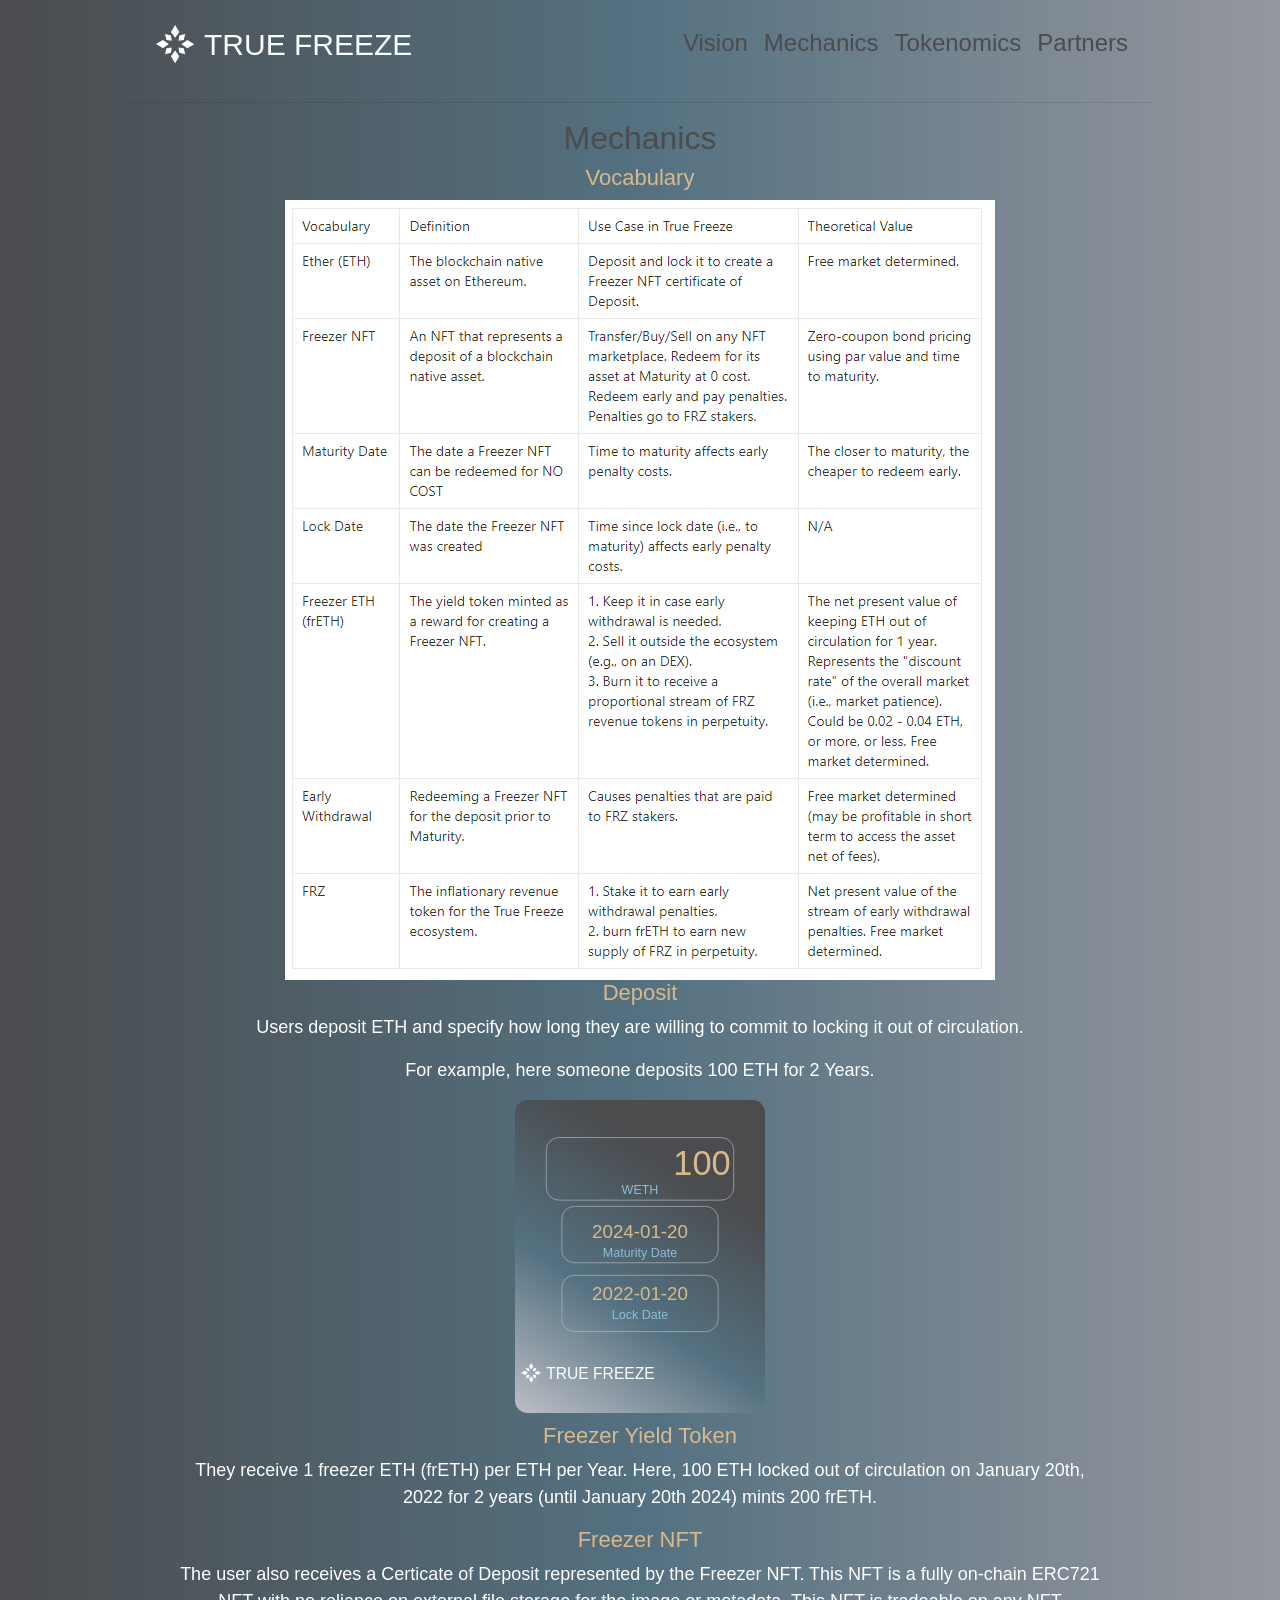
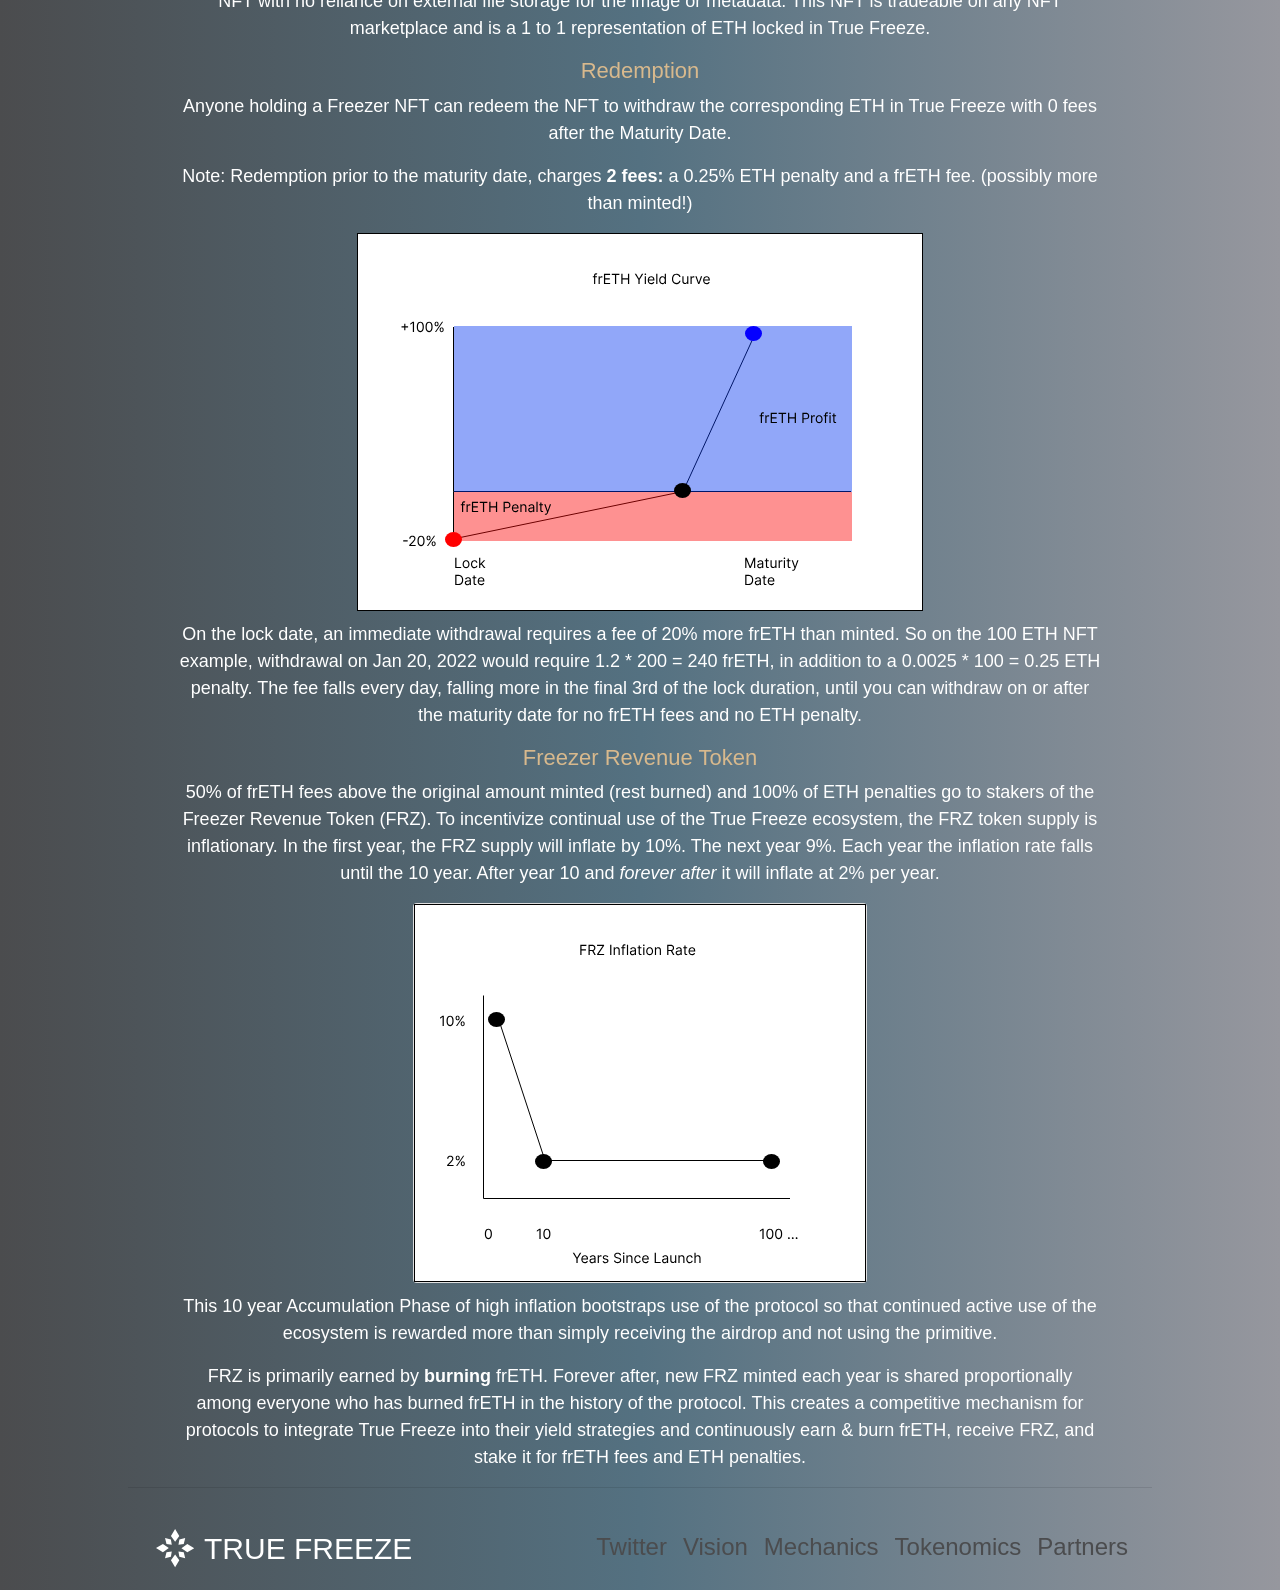
==== mechanics.html @ 5f948155 "Break content into pages" ====
<!DOCTYPE html>
<html lang="en" dir="ltr">

<head>
  <meta charset="utf-8">
  <title>True Freeze</title>
  <link rel="stylesheet" href="https://maxcdn.bootstrapcdn.com/bootstrap/4.0.0/css/bootstrap.min.css" integrity="sha384-Gn5384xqQ1aoWXA+058RXPxPg6fy4IWvTNh0E263XmFcJlSAwiGgFAW/dAiS6JXm" crossorigin="anonymous">
  <link rel="stylesheet" href="css/styles.css">
  <!-- Bootstrap Scripts -->
  <script src="https://code.jquery.com/jquery-3.2.1.slim.min.js" integrity="sha384-KJ3o2DKtIkvYIK3UENzmM7KCkRr/rE9/Qpg6aAZGJwFDMVNA/GpGFF93hXpG5KkN" crossorigin="anonymous"></script>
  <script src="https://cdnjs.cloudflare.com/ajax/libs/popper.js/1.12.9/umd/popper.min.js" integrity="sha384-ApNbgh9B+Y1QKtv3Rn7W3mgPxhU9K/ScQsAP7hUibX39j7fakFPskvXusvfa0b4Q" crossorigin="anonymous"></script>
  <script src="https://maxcdn.bootstrapcdn.com/bootstrap/4.0.0/js/bootstrap.min.js" integrity="sha384-JZR6Spejh4U02d8jOt6vLEHfe/JQGiRRSQQxSfFWpi1MquVdAyjUar5+76PVCmYl" crossorigin="anonymous"></script>
</head>

<body>
  <!-- Nav Bar -->
  <div class="entire-page">

    <nav class="navbar navbar-expand-lg navbar-dark">
      <a class="navbar-brand" href="index.html">
        <img src="images/snowflake.svg" width="100%">
      </a>

      <button class="navbar-toggler" type="button" data-toggle="collapse" data-target="#navbarTogglerDemo02">
        <span class="navbar-toggler-icon"></span>
      </button>

      <div class="collapse navbar-collapse" id="navbarTogglerDemo02">
        <ul class="navbar-nav ml-auto">
          <li class="nav-item">
            <a class="nav-link" href="vision.html">Vision</a>
          </li>
          <li class="nav-item">
            <a class="nav-link" href="mechanics.html">Mechanics</a>
          </li>
          <li class="nav-item">
            <a class="nav-link" href="tokenomics.html">Tokenomics</a>
          </li>
          <li class="nav-item">
            <a class="nav-link" href="partners.html">Partners</a>
          </li>
        </ul>
      </div>
    </nav>
    <hr>

    <div class="center-fold">

        <h2 id="mechanics">Mechanics</h2>
        <h3>Vocabulary</h3>
        <div class="vocab-table">
          <img src="images/vocab_table.png" alt="">
        </div>
        <h3 id = "deposit">Deposit</h3>
        <p>Users deposit ETH and specify how long they are willing to commit to locking
          it out of circulation.</p>
        <p>For example, here someone deposits 100 ETH for 2 Years.</p>
        <img class="center-img" src="images/FreezerNFT_100wETH.svg" alt="" width="250px">
        <h3 id = "freth">Freezer Yield Token</h3>
        <p>They receive 1 freezer ETH (frETH) per ETH per Year. Here,
          100 ETH locked out of circulation on January 20th, 2022 for
          2 years (until January 20th 2024) mints 200 frETH.</p>
        <h3 id = "nft">Freezer NFT</h3>
        <p>The user also receives a Certicate of Deposit represented by
          the Freezer NFT. This NFT is a fully on-chain ERC721 NFT with no reliance
          on external file storage for the image or metadata. This NFT is tradeable
          on any NFT marketplace and is a 1 to 1 representation of ETH locked in True Freeze.</p>
        <h3 id = "redeem">Redemption</h3>
        <p>Anyone holding a Freezer NFT can redeem the NFT to withdraw the corresponding ETH
          in True Freeze with 0 fees after the Maturity Date.</p>

        <p>Note: Redemption prior to the maturity date, charges <strong>2 fees:</strong>
          a 0.25% ETH penalty and a frETH fee. (possibly more than minted!)</p>
        <img class="center-img" src="images/frETH_yield_curve.svg" alt="">
        <p>On the lock date, an immediate withdrawal requires a fee of 20% more frETH than minted.
          So on the 100 ETH NFT example, withdrawal on Jan 20, 2022 would require 1.2 * 200 = 240 frETH, in
          addition to a 0.0025 * 100 = 0.25 ETH penalty. The fee falls every day, falling
          more in the final 3rd of the lock duration, until you can withdraw on or after the maturity date for
          no frETH fees and no ETH penalty.</p>

        <h3 id = "frz">Freezer Revenue Token</h3>
        <p>
          50% of frETH fees above the original amount minted (rest burned) and
          100% of ETH penalties go to stakers of the Freezer Revenue Token (FRZ).
          To incentivize continual use of the True Freeze ecosystem, the FRZ token supply is inflationary.
          In the first year, the FRZ supply will inflate by 10%. The next year 9%. Each year the
          inflation rate falls until the 10 year. After year 10 and <em>forever after</em> it will
          inflate at 2% per year.
        </p>
        <div class="card">
          <img class src="images/FRZ_supply_growth1.svg" alt="">
          <img class="img-top" src="images/FRZ_supply_growth2.svg" alt="">
        </div>
        <p> This 10 year Accumulation Phase of high inflation bootstraps use of the protocol so that
          continued active use of the ecosystem is rewarded more than simply receiving the airdrop and not
          using the primitive.</p>

        <p> FRZ is primarily earned by <strong>burning</strong> frETH. Forever after, new FRZ minted each year
          is shared proportionally among everyone who has burned frETH in the history of the protocol.
          This creates a competitive mechanism for protocols to integrate True Freeze into their
          yield strategies and continuously earn & burn frETH, receive FRZ, and stake it for frETH fees and ETH penalties.</p>

    </div>

    <hr>
    <nav class="navbar navbar-expand-lg navbar-dark">
      <a class="navbar-brand" href="index.html">
        <img src="images/snowflake.svg" width="100%">
      </a>

      <button class="navbar-toggler" type="button" data-toggle="collapse" data-target="#navbarTogglerDemo02">
        <span class="navbar-toggler-icon"></span>
      </button>

      <div class="collapse navbar-collapse" id="navbarTogglerDemo02">
        <ul class="navbar-nav ml-auto">
          <li class="nav-item">
            <a class="nav-link" href="https://twitter.com/freeze_llc">Twitter</a>
          </li>
          <li class="nav-item">
            <a class="nav-link" href="vision.html">Vision</a>
          </li>
          <li class="nav-item">
            <a class="nav-link" href="mechanics.html">Mechanics</a>
          </li>
          <li class="nav-item">
            <a class="nav-link" href="tokenomics.html">Tokenomics</a>
          </li>
          <li class="nav-item">
            <a class="nav-link" href="partners.html">Partners</a>
          </li>
        </ul>
      </div>
    </nav>
</div>
</body>
</html>
---- css/styles.css ----
.entire-page {
background-image: linear-gradient(90deg, #4b4c4e, #547181, #96979e);
padding-left: 10%;
padding-right: 10%;
text-align: center;
}

h1 {
color: white;
}

h2 {
  color: #4b4c4e;
}

h3 {
 color:#d8b98d;
 font-size: 22px;
}

p {
  color: white;
  font-size: 18px;
}

.center-fold {
padding-left: 5%;
padding-right: 5%;
}

.center-img {
padding-bottom: 10px;
}

.detail-link {
color: white;
}

.detail-link:hover {
color: #d8b98d;
}

.card {
       position: relative;
       display: inline-block;
       margin-bottom: 10px;
   }
   .card .img-top {
       display: none;
       position: absolute;
       top: 0;
       left: 0;
       z-index: 99;
   }
   .card:hover .img-top {
       display: inline;
   }

.custom-list {
  padding-left: 40px;
text-align: left;
}

.navbar-dark .navbar-nav .nav-link {
color: #4b4c4e;
font-size: 24px;
}

.navbar-dark .navbar-nav .nav-link:hover {
  color: #d8b98d;
}

.navbar {
width: 100%;
}


.vocab-table {
  display: flex;
  align-self: center;
justify-content: center;
}
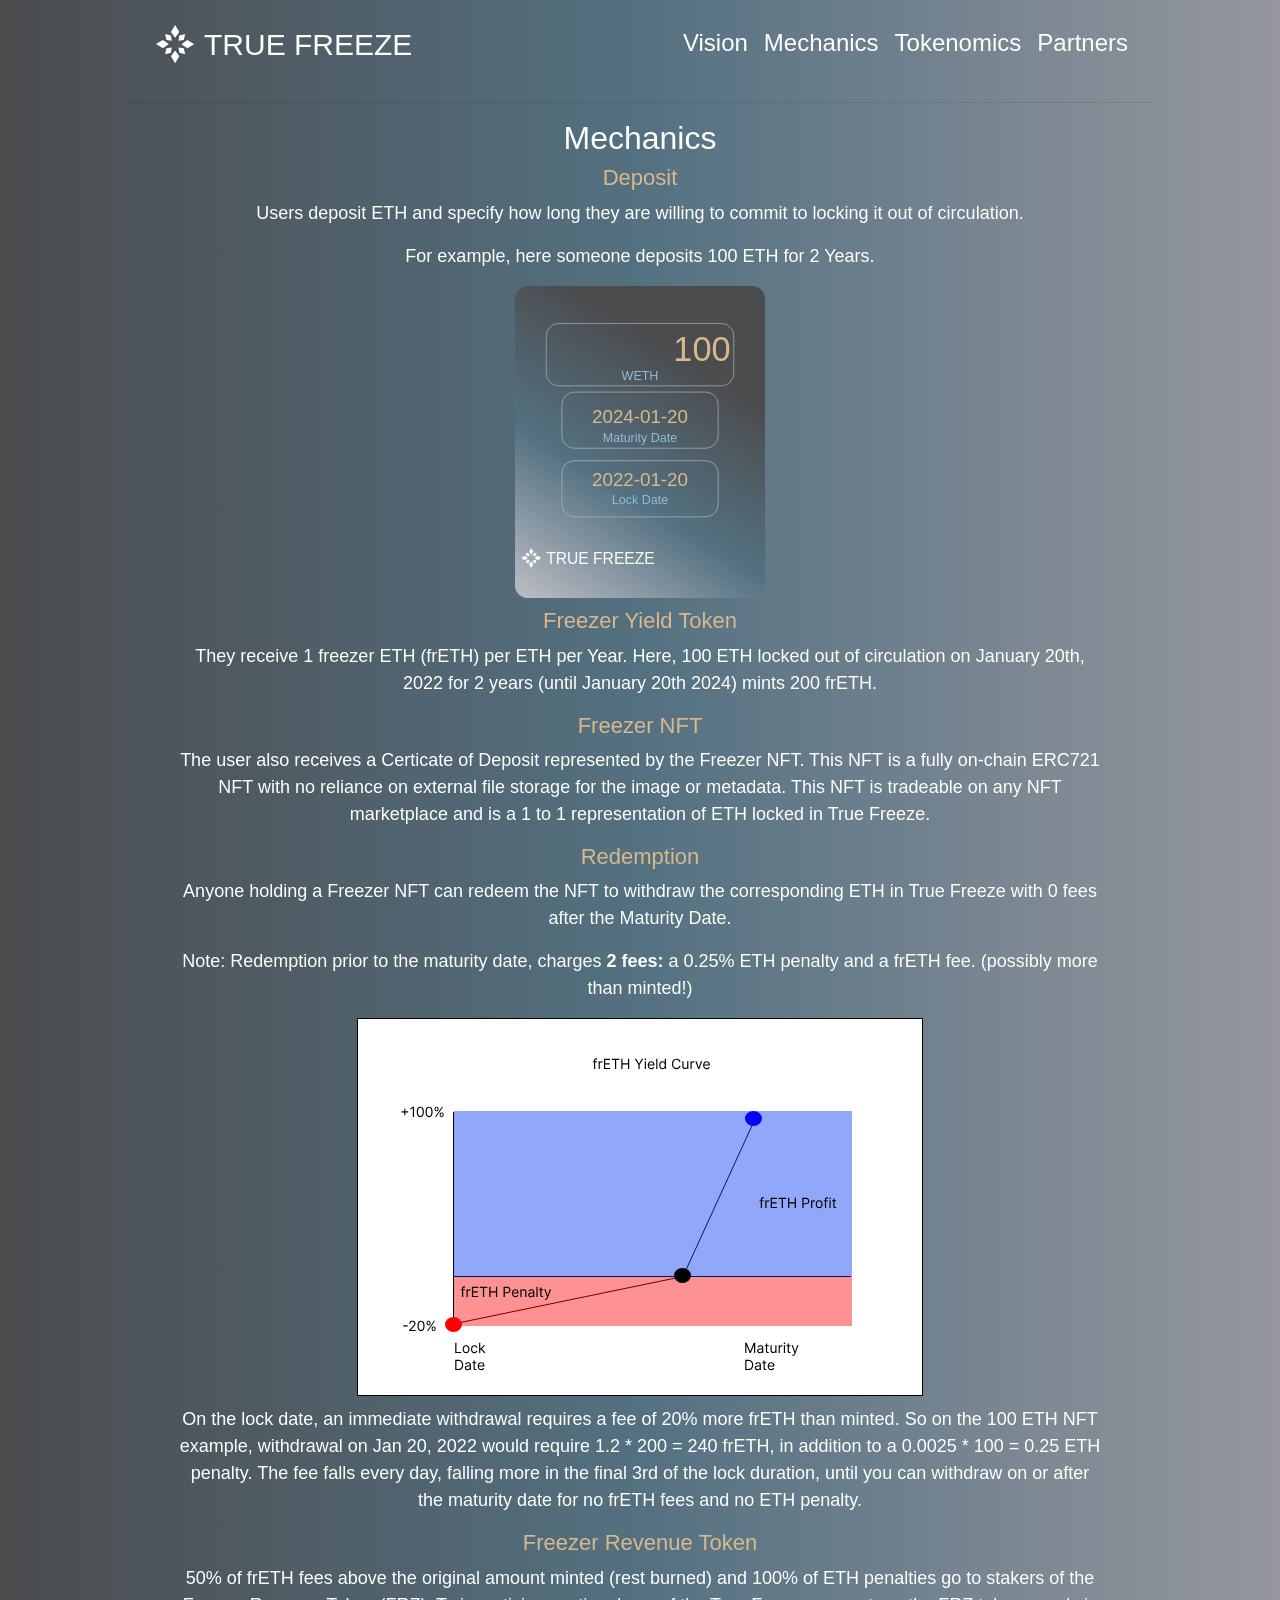
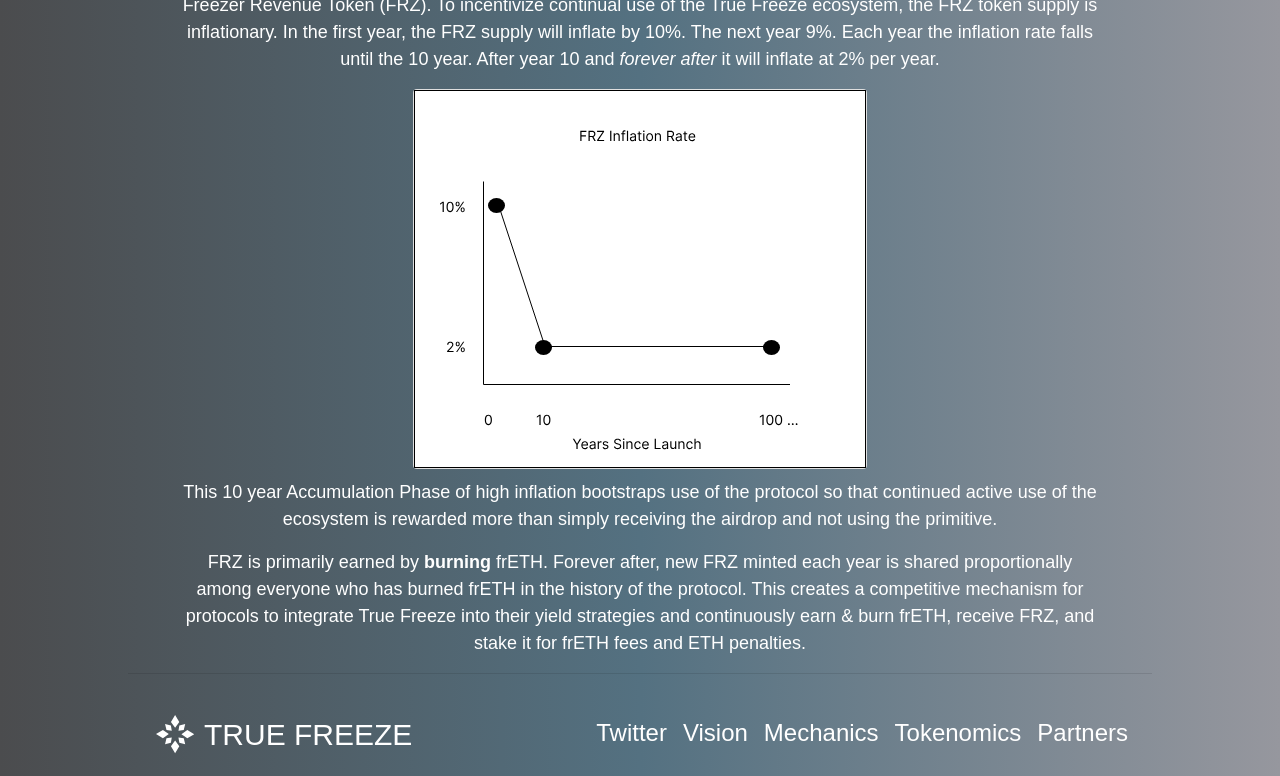
==== commit 9ab8395e: "Update mechanics.html" ====
--- a/mechanics.html
+++ b/mechanics.html
@@ -47,10 +47,7 @@
     <div class="center-fold">
 
         <h2 id="mechanics">Mechanics</h2>
-        <h3>Vocabulary</h3>
-        <div class="vocab-table">
-          <img src="images/vocab_table.png" alt="">
-        </div>
+      
         <h3 id = "deposit">Deposit</h3>
         <p>Users deposit ETH and specify how long they are willing to commit to locking
           it out of circulation.</p>
--- a/css/styles.css
+++ b/css/styles.css
@@ -1,3 +1,6 @@
+html, body {
+min-height: 100vh;
+}
 .entire-page {
 background-image: linear-gradient(90deg, #4b4c4e, #547181, #96979e);
 padding-left: 10%;
@@ -10,7 +13,7 @@
 }
 
 h2 {
-  color: #4b4c4e;
+  color: white;
 }
 
 h3 {
@@ -34,6 +37,7 @@
 
 .detail-link {
 color: white;
+text-decoration: none;
 }
 
 .detail-link:hover {
@@ -62,7 +66,7 @@
 }
 
 .navbar-dark .navbar-nav .nav-link {
-color: #4b4c4e;
+color: white;
 font-size: 24px;
 }
 
